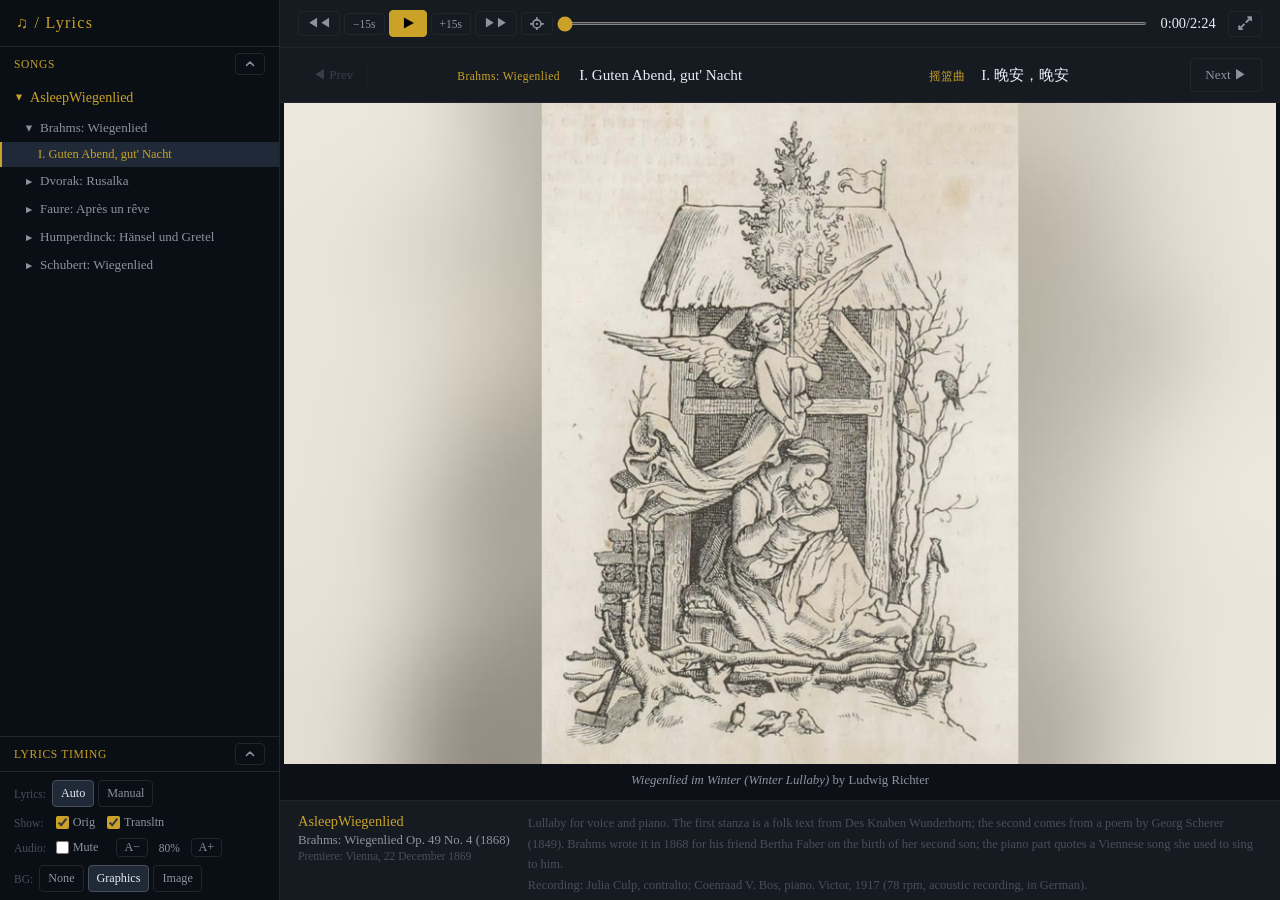
==== index.html @ bf5f4593 "Merge remote-tracking branch 'upstream/main'" ====
<!DOCTYPE html>
<html lang="zh-CN">
<head>
  <meta charset="UTF-8">
  <meta name="viewport" content="width=device-width, initial-scale=1.0">
  <title>Player with Lyrics</title>
  <link rel="stylesheet" href="common.css">
</head>
<body>
<div id="app">

  <!-- ══════════════════════════════════════
       LEFT PANE — navigation tree
  ═══════════════════════════════════════ -->
  <aside id="left-pane">
    <div id="left-header">
      <h1>&#9835; / Lyrics</h1>
    </div>
    <div id="tree-panel">
      <!-- Open by default; the arrow collapses it to this title bar (see setTreePanelOpen) -->
      <div id="tree-header">
        <h2>SONGS</h2>
        <button class="ctrl-btn" id="btn-tree-toggle" aria-expanded="true" aria-controls="composer-tree"
                title="Hide songs"><svg viewBox="0 0 12 12" aria-hidden="true"><path d="M2.5 7.5 6 4l3.5 3.5"/></svg></button>
      </div>
      <div id="composer-tree"></div>
    </div>
    <div id="timing-panel" class="collapsed">
      <div id="timing-header">
        <h2>LYRICS TIMING</h2>
        <button class="ctrl-btn" id="btn-timing-toggle" aria-expanded="false" aria-controls="timing-body"
                title="Show lyrics timing"><svg viewBox="0 0 12 12" aria-hidden="true"><path d="M2.5 7.5 6 4l3.5 3.5"/></svg></button>
      </div>
      <div id="timing-body">
        <div id="timing-status"></div>
        <div id="timing-buttons">
          <button class="ctrl-btn" id="btn-record"       aria-pressed="false"
                  title="Record: while the audio plays, each line you advance to in manual mode gets the current audio time">&#9679; Rec</button>
          <button class="ctrl-btn" id="btn-timing-save"  title="Save this movement's timing to a .timing.js file (put it next to the MP3)">Save</button>
          <button class="ctrl-btn" id="btn-timing-load"  title="Load .timing.js (or older .timing.json) file(s)">Load</button>
          <button class="ctrl-btn" id="btn-timing-clear" title="Discard the timing recorded in this browser for this movement">Clear</button>
          <button class="ctrl-btn" id="btn-timing-clear-all" title="Discard the timing recorded in this browser for every movement">Clear all</button>
          <button class="ctrl-btn" id="btn-timing-export"
                  title="Write every timing kept in this browser next to its MP3 as .timing.js. Pick the app folder (the one with index.html) or the MP3 folder.">Export to MP3 folders</button>
        </div>
        <!-- Row 1: selected line's number, audio time elapsed. Row 2: its first characters, its start time (seconds),
             or a hint when no line is selected -->
        <div id="timing-line-time" title="Selected lyric line" hidden>
          <span id="line-number"></span><span id="line-elapse" title="Audio time elapsed"></span>
          <span id="line-text"></span><span id="line-start" title="Start time of the line"></span>
          <span id="line-hint" hidden>(No line selected)</span>
        </div>
        <input type="file" id="timing-file-input" accept=".js,.json" multiple hidden>
      </div>
    </div>
    <div id="view-panel" class="collapsed">
      <!-- Smartphone only: the panel starts collapsed to this title bar unless the URL says open; see setViewPanelOpen -->
      <div id="view-header">
        <h2>VIEW OPTIONS</h2>
        <button class="ctrl-btn" id="btn-view-toggle" aria-expanded="false" aria-controls="view-body"
                title="Show view options"><svg viewBox="0 0 12 12" aria-hidden="true"><path d="M2.5 7.5 6 4l3.5 3.5"/></svg></button>
      </div>
      <div id="view-body">
        <div id="mode-toggle" role="group" aria-label="Lyrics highlight mode">
          <span id="mode-toggle-label">Lyrics:</span>
          <button class="ctrl-btn" data-mode="auto"   title="Highlight follows audio playback">Auto</button>
          <button class="ctrl-btn" data-mode="manual" title="Operator advances lyrics: &darr; / &rarr; next, &uarr; / &larr; back">Manual</button>
        </div>
        <div id="lyrics-shown" role="group" aria-label="Lyrics shown"
             title="Which lyrics and titles to show; at least one must be checked">
          <span id="lyrics-shown-label">Show:</span>
          <label title="Original"><input type="checkbox" value="original"    checked> Orig</label>
          <label title="Translation"><input type="checkbox" value="translation" checked> Transltn</label>
        </div>
        <!-- On a mobile device the Mute box is hidden and the row is titled Font: instead (see common.css) -->
        <div id="audio-options" role="group" aria-labelledby="audio-options-label">
          <span id="audio-options-label"><span class="label-audio">Audio:</span><span class="label-font">Font:</span></span>
          <label title="Silence the audio; it keeps playing, so the lyrics follow it as usual"><input type="checkbox" id="chk-mute"> Mute</label>
          <span id="font-size-ctl" title="Lyrics font size">
            <button class="ctrl-btn" id="btn-font-down" aria-label="Smaller lyrics">A&minus;</button>
            <span id="font-size-value" title="Click to reset">80%</span>
            <button class="ctrl-btn" id="btn-font-up" aria-label="Larger lyrics">A+</button>
          </span>
        </div>
        <!-- Behind the lyrics panel: the plain page color, graphics or a picture (see BACKGROUND in app.js) -->
        <div id="background-toggle" role="group" aria-label="Lyrics background">
          <span id="background-toggle-label" title="Background">BG:</span>
          <button class="ctrl-btn" data-bg="none"     title="Plain background">None</button>
          <button class="ctrl-btn" data-bg="graphics" title="Soft colored lights, drifting while the music plays">Graphics</button>
          <button class="ctrl-btn" data-bg="image"    title="The movement's picture, dimmed and blurred">Image</button>
        </div>
        <!-- Which version of the pictures Image mode shows, for a movement that has two (see PICTURE VERSIONS in
             app.js); shown only then -->
        <div id="pictures-toggle" role="group" aria-label="Image set" hidden>
          <span id="pictures-toggle-label">Image set:</span>
          <button class="ctrl-btn" data-pictures="1">1</button>
          <button class="ctrl-btn" data-pictures="2">2</button>
        </div>
      </div>
    </div>
  </aside>

  <!-- ══════════════════════════════════════
       RIGHT PANE
  ═══════════════════════════════════════ -->
  <main id="right-pane">

    <!-- Playback control section -->
    <div id="playback-controls">
      <!-- &#xFE0E; after each triangle: draw it as text, as a computer does, not as an emoji (iPhone). The play / pause
           icon is an SVG (see showPlaying in app.js), so it looks the same whatever fonts the device has -->
      <button class="ctrl-btn" id="btn-rewind-start" title="Rewind to beginning">&#9664;&#xFE0E;&#9664;&#xFE0E;</button>
      <button class="ctrl-btn" id="btn-rewind-15"    title="Rewind 15 seconds">&#8722;15s</button>
      <button class="ctrl-btn" id="btn-play-pause"   title="Play / Pause"
              aria-label="Play / Pause"><svg viewBox="0 0 12 12" aria-hidden="true"><path d="M2.5 1.25 11 6l-8.5 4.75z"/></svg></button>
      <button class="ctrl-btn" id="btn-ff-15"        title="Fast forward 15 seconds">+15s</button>
      <button class="ctrl-btn" id="btn-ff-end"       title="Fast forward to end">&#9654;&#xFE0E;&#9654;&#xFE0E;</button>
      <!-- Scrolls the lyrics back to the highlighted line, in the middle (a crosshair, as a map's "my location") -->
      <button class="ctrl-btn" id="btn-sync"         title="Sync: show the selected lyric line in the center"
              aria-label="Show the selected lyric line in the center"><svg viewBox="0 0 12 12"
              aria-hidden="true"><circle cx="6" cy="6" r="3.5"/><circle class="dot" cx="6" cy="6" r="1"/><path
              d="M6 .5v2M6 9.5v2M.5 6h2M9.5 6h2"/></svg></button>
      <input  type="range"     id="progress-bar" min="0" max="10000" value="0" step="1">
      <!-- The time and Max stay together: on a phone they wrap to their own row as one -->
      <div id="time-max">
        <span   id="time-display">0:00/0:00</span>
        <button class="ctrl-btn" id="btn-maximize" title="Maximize lyrics panel (Esc to restore)"
                aria-label="Maximize lyrics panel"><svg viewBox="0 0 12 12"
                aria-hidden="true"><path d="M7 5l4-4M8.5 1H11v2.5M5 7l-4 4M1 8.5V11h2.5"/></svg></button>
      </div>
    </div>

    <!-- Song navigation section (Prev / Next + now playing) -->
    <div id="song-nav">
      <button class="ctrl-btn" id="btn-prev">&#9664; Prev</button>
      <div id="now-playing">
        <span id="np-original"><span id="np-label"></span>
          <span id="np-title">Select a movement to begin</span></span>
        <span id="np-translation" hidden><span id="np-label-translation"></span><span id="np-title-translation"></span></span>
      </div>
      <button class="ctrl-btn" id="btn-next">Next &#9654;</button>
      <button class="ctrl-btn" id="btn-play-pause-max" title="Play / Pause (Space)"
              aria-label="Play / Pause" hidden><svg viewBox="0 0 12 12" aria-hidden="true"><path d="M2.5 1.25 11 6l-8.5 4.75z"/></svg></button>
      <!-- Sync in maximized lyrics mode, where the playback controls (with btn-sync) are hidden -->
      <button class="ctrl-btn" id="btn-sync-max"     title="Sync: show the selected lyric line in the center"
              aria-label="Show the selected lyric line in the center" hidden><svg viewBox="0 0 12 12"
              aria-hidden="true"><circle cx="6" cy="6" r="3.5"/><circle class="dot" cx="6" cy="6" r="1"/><path
              d="M6 .5v2M6 9.5v2M.5 6h2M9.5 6h2"/></svg></button>
      <button class="ctrl-btn" id="btn-restore" title="Back to the normal layout (Esc)"
              aria-label="Back to the normal layout" hidden><svg viewBox="0 0 12 12"
              aria-hidden="true"><path d="M11 1 7 5M7 2.5V5h2.5M1 11l4-4M2.5 7H5v2.5"/></svg></button>
    </div>

    <!-- Song playing section -->
    <div id="song-display">
      <!-- Background behind the lyrics (see BACKGROUND in app.js): graphics, or a picture that falls back to them -->
      <div id="lyrics-bg" aria-hidden="true">
        <div class="bg-graphics"><span></span><span></span><span></span></div>
        <img class="bg-image" alt="">
      </div>
      <!-- Thumbnail overlay: visible before playback, click to play. It covers exactly the lyrics panel(s) below it,
           and the picture uses its full width (both columns while the lyrics are bilingual) -->
      <div id="thumbnail-overlay" class="hidden">
        <img id="thumbnail-img" src="" alt="">
        <!-- The picture's title and painter (see PICTURE CAPTION in app.js), below it -->
        <div id="picture-caption" hidden></div>
      </div>
      <div id="manual-hint" hidden><span id="rec-indicator" hidden>&#9679; REC</span>&darr;&rarr; next &nbsp; &uarr;&larr; back &nbsp; (swipe: up = next, down = back)</div>
      <div id="lyrics-container">
        <div id="lyrics-inner">
          <div class="lyrics-spacer"></div>
          <p class="no-song-msg">Select a movement from the left panel to begin.</p>
          <div class="lyrics-spacer"></div>
        </div>
      </div>
    </div>

    <!-- Info pane -->
    <div id="info-pane">
      <div id="info-left">
        <div id="info-composer">&#8212;</div>
        <div id="info-work"></div>
        <div id="info-dates"></div>
      </div>
      <div id="info-description">Select a song to see composer and work details.</div>
    </div>

  </main>
</div>

<audio id="audio" preload="metadata"></audio>

<script src="app.js"></script>
</body>
</html>
---- common.css ----
/* ============================================================
   CSS CUSTOM PROPERTIES (configuration via URL params)
   URL params: ?above-color=%23aaa&above-bg=transparent
               &below-color=%23aaa&below-bg=transparent
============================================================ */
:root {
  --lyrics-above-color: #7f94b0;
  --lyrics-above-bg: transparent;
  --lyrics-below-color: #9fb4d0;
  --lyrics-below-bg: transparent;
  --lyrics-current-color: #ffffff;
  --lyrics-current-bg: rgba(201, 162, 39, 0.12);
  --lyrics-current-border: #c9a227;
  --lyrics-chinese-width: 45%;   /* bilingual lyrics: the Chinese column (default; drag the divider to change) */
  --lyrics-original-width: var(--lyrics-chinese-width);  /* the left column (see "Bilingual lyrics" below) */
  --bg-dim: 0.7;    /* lyrics background: how much of it the page color covers, 0 to 0.95 (URL: bg-dim, percent) */
  --bg-blur: 4px;   /* lyrics background: blur of the picture (URL: bg-blur, px) */

  --bg-primary:   #0d1117;
  --bg-secondary: #161b22;
  --bg-nav:       #0a0e15;
  --accent:       #c9a227;
  --accent-light: #e8c547;
  --text-primary:   #e6edf3;
  --text-secondary: #8b949e;
  --text-muted:     #484f58;
  --border:         #21262d;
  --nav-hover:      #1c2128;
  --nav-active:     #1f2937;
}

* { box-sizing: border-box; margin: 0; padding: 0; }

/* Mobile browsers (iOS Safari especially) enlarge text when the phone is turned to landscape: keep it as styled */
html { -webkit-text-size-adjust: 100%; text-size-adjust: 100%; }

body {
  font-family: 'Georgia', 'Noto Serif SC', serif;
  background: var(--bg-primary);
  color: var(--text-primary);
  height: 100vh;
  height: 100dvh;
  overflow: hidden;
}

/* ============ APP GRID ============ */
#app {
  display: grid;
  grid-template-columns: 280px 1fr;
  /* The visible height, as the body's: on a phone 100vh is the height with the browser's toolbars hidden, so with
     them shown the bottom of the app would be under them, and the lyrics centered lower than their visible middle */
  height: 100vh;
  height: 100dvh;
}

/* ============ LEFT PANE ============ */
#left-pane {
  background: var(--bg-nav);
  border-right: 1px solid var(--border);
  display: flex;
  flex-direction: column;
  overflow: hidden;
}

#left-header {
  padding: 14px 16px;
  border-bottom: 1px solid var(--border);
  flex-shrink: 0;
}

#left-header h1 {
  font-size: 1rem;
  color: var(--accent);
  font-weight: normal;
  letter-spacing: 0.08em;
}

/* ─── Songs panel: the tree under a title bar with an arrow; open by default ─── */
/* It keeps the pane's free height even when collapsed, so the panels under it stay docked at the bottom (not on a
   mobile device, where the timing panel is hidden: see below) */
#tree-panel {
  flex: 1;
  min-height: 0;
  display: flex;
  flex-direction: column;
}

#tree-header {
  display: flex;
  align-items: center;
  justify-content: space-between;
  padding: 6px 14px;
  flex-shrink: 0;
}

#tree-panel h2 {
  font-size: 0.72rem;
  font-weight: normal;
  color: var(--accent);
  letter-spacing: 0.06em;
}

/* The tree opens downward, under the title: the arrow points down while collapsed, up while open */
#tree-panel.collapsed #btn-tree-toggle { transform: rotate(180deg); }
#tree-panel.collapsed #composer-tree { display: none; }

#composer-tree {
  flex: 1;
  overflow-y: auto;
  padding: 0 0 6px;
}

/* Tree nodes */
.tree-composer-header,
.tree-work-header {
  display: flex;
  align-items: center;
  gap: 6px;
  cursor: pointer;
  user-select: none;
  transition: background 0.15s;
}

.tree-composer-header {
  padding: 8px 14px;
  font-size: 0.88rem;
  color: var(--accent);
}

.tree-composer-header:hover { background: var(--nav-hover); }

.tree-work-header {
  padding: 6px 14px 6px 24px;
  font-size: 0.82rem;
  color: var(--text-secondary);
}

.tree-work-header:hover {
  background: var(--nav-hover);
  color: var(--text-primary);
}

/* The selected work (see SELECT WORK in app.js), highlighted like the selected movement */
.tree-work-header.active {
  background: var(--nav-active);
  color: var(--accent);
  border-left: 2px solid var(--accent);
  padding-left: 22px;
}

/* The selected artist (see SELECT ARTIST in app.js), highlighted the same way */
.tree-composer-header.active {
  background: var(--nav-active);
  border-left: 2px solid var(--accent);
  padding-left: 12px;
}

.tree-toggle {
  font-size: 0.65rem;
  display: inline-block;
  width: 10px;
  transition: transform 0.2s;
  flex-shrink: 0;
}

.tree-works, .tree-movements {
  display: none;
}

.tree-composer.open > .tree-works { display: block; }
.tree-work.open > .tree-movements { display: block; }
.tree-composer.open > .tree-composer-header .tree-toggle { transform: rotate(90deg); }
.tree-work.open > .tree-work-header .tree-toggle { transform: rotate(90deg); }

.tree-movement {
  display: flex;
  align-items: baseline;
  gap: 6px;
  padding: 5px 14px 5px 38px;
  font-size: 0.78rem;
  color: var(--text-muted);
  cursor: pointer;
  transition: background 0.15s, color 0.15s;
}

.tree-movement:hover {
  background: var(--nav-hover);
  color: var(--text-secondary);
}

.tree-movement.active {
  background: var(--nav-active);
  color: var(--accent);
  border-left: 2px solid var(--accent);
  padding-left: 36px;
}

/* ─── Lyrics timing recorder (bottom of left pane) ─── */
#timing-panel {
  flex-shrink: 0;
  border-top: 1px solid var(--border);
  padding: 10px 14px 12px;
}

#timing-header {
  display: flex;
  align-items: center;
  justify-content: space-between;
  margin-bottom: 4px;
}

#timing-panel h2 {
  font-size: 0.72rem;
  font-weight: normal;
  color: var(--accent);
  letter-spacing: 0.06em;
}

/* Up arrow; turned to point down while the panel is open. The Songs panel's arrow (above) looks the same */
#btn-timing-toggle,
#btn-tree-toggle {
  margin-left: auto;
  display: flex;
  padding: 4px 8px;
}
#btn-timing-toggle svg,
#btn-tree-toggle svg {
  width: 12px;
  height: 12px;
  fill: none;
  stroke: currentColor;
  stroke-width: 1.6;
  stroke-linecap: round;
  stroke-linejoin: round;
}
#timing-panel:not(.collapsed) #btn-timing-toggle { transform: rotate(180deg); }

/* Collapsed (the default): only the title and the arrow show */
#timing-panel.collapsed { padding: 6px 14px; }
#timing-panel.collapsed #timing-header { margin-bottom: 0; }
#timing-panel.collapsed #timing-body { display: none; }

/* The lyrics timing recorder is for a computer: never shown on a mobile device (a phone in portrait or landscape, a
   tablet: a touch screen without a mouse), nor in a window as narrow as a phone's. With nothing to keep docked at the
   bottom, the collapsed Songs panel shrinks to its title bar, so the View Options panel moves up under it */
@media (max-width: 700px), (pointer: coarse) and (hover: none) {
  #timing-panel { display: none; }
  #tree-panel.collapsed { flex: none; }
}

#timing-status {
  font-size: 0.72rem;
  color: var(--text-secondary);
  line-height: 1.5;
  white-space: pre-line;
  min-height: 4.5em;  /* 3 lines: no layout shift when the recording hint appears */
  margin-bottom: 8px;
}

#timing-buttons {
  display: grid;
  grid-template-columns: repeat(4, 1fr);
  gap: 4px;
}

#timing-buttons .ctrl-btn { padding: 5px 4px; font-size: 0.74rem; }
#timing-buttons #btn-timing-export { grid-column: 2 / -1; }

/* Selected lyric line, under the buttons: two rows of two columns
   (line number, elapsed time / first characters, start time) */
#timing-line-time {
  display: grid;
  grid-template-columns: auto auto;
  justify-content: start;
  align-items: center;
  gap: 4px 12px;
  margin-top: 8px;
  font-size: 0.72rem;
  color: var(--text-secondary);
  font-variant-numeric: tabular-nums;
}
#timing-line-time[hidden] { display: none; }

/* Shown instead of the first characters and start time while no line is selected */
#line-hint {
  grid-column: 1 / -1;
  font-style: italic;
}

/* The line's first characters: highlighted so the line is easy to spot by eye */
#line-text {
  justify-self: start;
  background: var(--accent);
  color: var(--bg-primary);
  font-weight: 600;
  padding: 1px 6px;
  border-radius: 3px;
}

#btn-record.recording,
#btn-record.recording:hover {
  background: #b3261e;
  border-color: #b3261e;
  color: #fff;
}

#rec-indicator { color: #ff5c52; margin-right: 8px; }

/* ─── Lyrics mode, lyrics shown, mute (bottom of left pane, under the timing panel) ─── */
#view-panel {
  flex-shrink: 0;
  border-top: 1px solid var(--border);
  padding: 8px 14px;
}

#view-body {
  display: flex;
  flex-wrap: wrap;
  align-items: center;
  justify-content: space-between;
  gap: 8px;
}

/* Title bar and arrow: smartphones only, where the panel is collapsible (see the max-width media query at the end) */
#view-header { display: none; }

#view-panel .ctrl-btn { padding: 5px 8px; font-size: 0.76rem; }

/* Original / Translation check boxes, and the Mute check box: a row each */
#lyrics-shown,
#audio-options {
  flex-basis: 100%;
  display: flex;
  align-items: center;
  gap: 12px;
  font-size: 0.76rem;
  color: var(--text-secondary);
}

#lyrics-shown-label,
#audio-options-label {
  min-width: 3.1em;  /* the wider one ("Audio:"), so the two rows' boxes line up */
  font-size: 0.72rem;
  color: var(--text-muted);
  margin-right: -6px;
}

#lyrics-shown label,
#audio-options label {
  display: flex;
  align-items: center;
  gap: 4px;
  cursor: pointer;
}

/* index1.html hides the Mute box (display: flex above would override the hidden attribute) */
#audio-options label[hidden] { display: none; }

/* index.html titles the row Audio: (Mute and the font size), or Font: where the Mute box is hidden (below) */
#audio-options-label .label-font { display: none; }

/* A mobile device (a touch screen without a mouse) has its own volume buttons: no Mute box there, so the row holds only
   the font size and is titled Font:, as on index1.html. app.js keeps the audio unmuted there (see MUTE) */
@media (pointer: coarse) and (hover: none) {
  #audio-options label:has(#chk-mute) { display: none; }
  #audio-options-label .label-audio { display: none; }
  #audio-options-label .label-font { display: inline; }
}

#lyrics-shown input,
#audio-options input { accent-color: var(--accent); cursor: pointer; }

/* The last checked box can't be unchecked */
#lyrics-shown label:has(input:disabled) { cursor: default; }
#lyrics-shown input:disabled { cursor: default; }

/* ============ RIGHT PANE ============ */
#right-pane {
  display: grid;
  grid-template-rows: auto auto 1fr 100px;
  overflow: hidden;
}

/* ─── Song navigation (Prev / Next + now playing) ─── */
#song-nav {
  display: flex;
  align-items: center;
  justify-content: space-between;
  padding: 10px 18px;
  background: var(--bg-secondary);
  border-bottom: 1px solid var(--border);
  gap: 12px;
  flex-shrink: 0;
}

#now-playing {
  flex: 1;
  text-align: center;
  min-width: 0;
  white-space: nowrap;
  overflow: hidden;
  text-overflow: ellipsis;
}

#np-label, #np-label-translation {
  font-size: 0.72rem;
  color: var(--accent);
  letter-spacing: 0.04em;
}

#np-title, #np-title-translation {
  font-size: 0.95rem;
  color: var(--text-primary);
}

/* Space between work name and movement title (none while no song is selected) */
#np-label:not(:empty) + #np-title,
#np-label-translation:not(:empty) + #np-title-translation:not(:empty) { margin-left: 1em; }

/* "work translation  movement translation" after the original titles, no parentheses */
#np-translation {
  margin-left: 2em;
  font-size: 0.95rem;
  color: var(--text-secondary);
}

/* While the lyrics panel shows two columns, the titles split the same way: the original
   titles centered over the original lyrics, the translations over the translations
   (same --lyrics-original-width, so dragging the divider moves both) */
#right-pane:has(#lyrics-inner.bilingual) #now-playing {
  display: grid;
  grid-template-columns: var(--lyrics-original-width) 1fr;
  align-items: baseline;
}

#right-pane:has(#lyrics-inner.bilingual) #now-playing > * {
  min-width: 0;
  padding: 0 12px;
  overflow: hidden;
  text-overflow: ellipsis;
}

#right-pane:has(#lyrics-inner.bilingual) #np-translation { margin-left: 0; }

/* A mobile device (a touch screen without a mouse) or a window as narrow as a phone's (the same media query as
   compactNowPlaying in app.js, which shows only the movement titles there, cut short): with both titles shown, the
   original sits right after Prev and the translation right before Next, each as wide as its text (they share the
   room when both don't fit), instead of each centered in its share of the bar. A single title stays centered.
   Prev and Next are as small as the phone-sized playback buttons (see "Smartphone sizes" below), leaving the titles
   more room */
@media (max-width: 700px), (pointer: coarse) and (hover: none) {
  #song-nav { gap: 6px; }
  #song-nav #btn-prev,
  #song-nav #btn-next { padding: 3px 6px; font-size: 0.66rem; }
  #now-playing:has(> #np-translation:not([hidden])),
  #right-pane:has(#lyrics-inner.bilingual) #now-playing {
    display: grid;
    grid-template-columns: minmax(0, auto) minmax(0, auto);
    justify-content: space-between;
    column-gap: 12px;
  }
  #now-playing:has(> #np-translation:not([hidden])) > *,
  #right-pane:has(#lyrics-inner.bilingual) #now-playing > * {
    min-width: 0;
    margin: 0;
    padding: 0;
    overflow: hidden;
    text-overflow: ellipsis;
  }
  /* Bilingual lyrics but no title translation: the original title alone, centered */
  #right-pane:has(#lyrics-inner.bilingual) #now-playing:has(> #np-translation[hidden]) {
    grid-template-columns: minmax(0, auto);
    justify-content: center;
  }
}

/* ─── Song Display (lyrics area) ─── */
#song-display {
  --lyrics-side-pad: 0px;  /* the lyrics panel's side margins (none: the lyrics span the full width, as in maximized
                              mode); the thumbnail overlay keeps the same (see below) */
  overflow: hidden;
  position: relative;
  background: var(--bg-primary);
}

#lyrics-container[data-mode="manual"] { touch-action: none; }  /* swipes step the lines, see SWIPE in app.js */

/* ─── Lyrics background (see BACKGROUND in app.js) ───
   #song-display's data-bg is none, graphics or image. The background fills the song area behind the lyrics: its own
   stacking context (isolation) lets z-index -1 put it above the song area's color and below everything in it. The
   page color covers it at --bg-dim, so the lyrics stay easy to read. Image mode shows the picture once it has loaded
   (.has-image), the graphics until then and when there is none */
#song-display { isolation: isolate; }

#lyrics-bg {
  position: absolute;
  inset: 0;
  z-index: -1;
  overflow: hidden;
  pointer-events: none;
  display: none;
}
#song-display[data-bg="graphics"] #lyrics-bg,
#song-display[data-bg="image"] #lyrics-bg { display: block; }

#lyrics-bg::after {
  content: '';
  position: absolute;
  inset: 0;
  background: var(--bg-primary);
  opacity: var(--bg-dim);
  transition: opacity 0.8s ease;
}

.bg-image,
.bg-graphics { display: none; }
#song-display[data-bg="graphics"] .bg-graphics,
#song-display[data-bg="image"] #lyrics-bg:not(.has-image) .bg-graphics { display: block; }
#song-display[data-bg="image"] #lyrics-bg.has-image .bg-image { display: block; }

/* The picture covers the area; scaled up a little so the blur doesn't leave pale edges */
.bg-image {
  position: absolute;
  inset: 0;
  width: 100%;
  height: 100%;
  object-fit: cover;
  object-position: center 30%;  /* a portrait's face rather than its chest */
  filter: blur(var(--bg-blur)) saturate(0.85);
  transform: scale(1.08);
  transition: filter 0.8s ease, transform 0.8s ease;
}

/* Image mode before playback, while the thumbnail overlay is up (see "Thumbnail overlay" below): the movement's
   picture is shown as it is, sharp and not dimmed, filling the song area, with its caption over it at the bottom, on
   a dark band so it is readable over any picture; the overlay is see-through, its thumbnail and the lyrics hidden.
   When the music starts (the overlay goes) the picture blurs and dims behind the lyrics as they fade in. Without a
   picture (.has-image) the usual thumbnail overlay shows */
#song-display[data-bg="image"]:has(#lyrics-bg.has-image) #thumbnail-overlay {
  background: transparent;
  justify-content: flex-end;
  padding-bottom: 18px;
}
#song-display[data-bg="image"]:has(#lyrics-bg.has-image) #thumbnail-img { display: none; }
#song-display[data-bg="image"]:has(#lyrics-bg.has-image) #picture-caption {
  background: rgba(0,0,0,0.7);
  color: var(--text-primary);
  padding: 4px 12px;
  border-radius: 12px;
}
#lyrics-container { transition: opacity 0.6s ease; }
#song-display[data-bg="image"]:has(#lyrics-bg.has-image):has(#thumbnail-overlay:not(.hidden)) #lyrics-container {
  opacity: 0;
}
#song-display[data-bg="image"]:has(#thumbnail-overlay:not(.hidden)) #lyrics-bg::after { opacity: 0; }
#song-display[data-bg="image"]:has(#thumbnail-overlay:not(.hidden)) .bg-image { filter: none; transform: none; }

/* Graphics: three soft lights, two in the movement's hue (--bg-hue, set by app.js) and one in the accent gold,
   drifting slowly while the music plays (#song-display.playing) and still otherwise. Only transforms are animated,
   so the browser doesn't repaint them */
.bg-graphics {
  position: absolute;
  inset: 0;
  background: hsl(var(--bg-hue, 220) 45% 7%);
}

.bg-graphics span {
  position: absolute;
  width: 75%;
  height: 90%;
  border-radius: 50%;
  will-change: transform;
  animation: 31s ease-in-out infinite alternate bg-drift-1;
  animation-play-state: paused;
}
.bg-graphics span:nth-child(1) {
  left: -15%;
  top: -25%;
  background: radial-gradient(closest-side, hsl(var(--bg-hue, 220) 75% 58%), transparent);
}
.bg-graphics span:nth-child(2) {
  right: -20%;
  bottom: -30%;
  background: radial-gradient(closest-side, hsl(calc(var(--bg-hue, 220) + 50) 70% 52% / 0.9), transparent);
  animation-name: bg-drift-2;
  animation-duration: 43s;
}
.bg-graphics span:nth-child(3) {
  left: 25%;
  top: 20%;
  width: 55%;
  height: 65%;
  background: radial-gradient(closest-side, rgba(201, 162, 39, 0.55), transparent);
  animation-name: bg-drift-3;
  animation-duration: 37s;
}
#song-display.playing .bg-graphics span { animation-play-state: running; }

@keyframes bg-drift-1 { to { transform: translate(30%, 25%) scale(1.25); } }
@keyframes bg-drift-2 { to { transform: translate(-35%, -20%) scale(0.85); } }
@keyframes bg-drift-3 { to { transform: translate(-30%, 15%) rotate(40deg) scale(1.3); } }

@media (prefers-reduced-motion: reduce) {
  .bg-graphics span { animation: none; }
}

/* A shadow under the lyrics' letters keeps them clear of the background's brighter spots */
#song-display:is([data-bg="graphics"], [data-bg="image"]) :is(.lyric-line, .lyric-meta) {
  text-shadow: 0 1px 3px rgba(0, 0, 0, 0.75);
}

#lyrics-container {
  height: 100%;
  overflow-y: auto;
  scroll-behavior: smooth;
  padding: 0 var(--lyrics-side-pad);
  container-type: size;  /* its height is the cqh of the space under the lyrics (see below) */
}

#lyrics-inner {
  min-height: 100%;
  display: flex;
  flex-direction: column;
}

.lyrics-spacer {
  flex: 1;
  min-height: 40px;
}

/* Under the lyrics (the last spacer, see renderLyrics), half the panel at least, so the last lines can be centered
   too, wrapped part and all, like every other line. With only 40px there, the last line sat at the panel's bottom
   edge, where its wrapped part could be hidden (e.g. by a phone browser's toolbar over the bottom of the screen) */
.lyrics-spacer:last-child { min-height: 50cqh; }

.lyric-meta {
  font-size: 0.78rem;
  font-style: italic;
  color: var(--accent);
  opacity: 0.7;
  padding: 4px 12px;
  line-height: 1.8;
}

/* Tight spacing, large font: box height = font-size × 1.4 + 8px padding */
.lyric-line {
  padding: 4px 14px;
  border-radius: 4px;
  border-left: 3px solid transparent;
  font-size: calc(1.95rem * var(--lyrics-font-scale, 1));
  line-height: 1.4;
  white-space: pre-wrap;  /* keep a line's "\n" and spaces as written (e.g. indent after "\n") */
  cursor: pointer;
  transition: color 0.4s ease, background 0.4s ease, font-size 0.3s ease, opacity 0.4s ease, border-color 0.3s ease;
  margin: 1px 0;
}

.lyric-line.before {
  color: var(--lyrics-above-color);
  background: var(--lyrics-above-bg);
  opacity: 0.9;
}

.lyric-line.current {
  color: var(--lyrics-current-color);
  background: var(--lyrics-current-bg);
  border-left-color: var(--lyrics-current-border);
}

.lyric-line.after {
  color: var(--lyrics-below-color);
  background: var(--lyrics-below-bg);
  opacity: 0.9;
}

.lyric-line.distant {
  opacity: 0.28;
}

/* Bilingual lyrics: the panel is divided into two columns, original | translation,
   split at --lyrics-original-width (the divider can be dragged, see app.js). Each line
   is one row holding both, so they share one highlight and stay level. The cells, not
   the row, carry the side padding, so the column boundary lands on the divider. */
#lyrics-inner.bilingual { position: relative; }

/* The Chinese column is --lyrics-chinese-width wide on whichever side it is. On the left
   (the original is Chinese, or neither is) that is the left column's width, as set in
   :root. On the right (.chinese-translation, set by renderLyrics from the work's
   language / translationLanguage) the left column gets the rest. Set on #right-pane so
   the top bar titles split the same way. */
#right-pane:has(#lyrics-inner.chinese-translation) {
  --lyrics-original-width: calc(100% - var(--lyrics-chinese-width));
}

/* The divider: a wide, invisible grab area around a 1px line */
.lyrics-divider {
  position: absolute;
  top: 0;
  bottom: 0;
  left: var(--lyrics-original-width);
  width: 9px;
  margin-left: -4px;
  cursor: col-resize;
  touch-action: none;
  z-index: 1;
}

.lyrics-divider::before {
  content: '';
  position: absolute;
  top: 0;
  bottom: 0;
  left: 4px;
  border-left: 1px solid var(--border);
  transition: border-color 0.15s;
}

.lyrics-divider:hover::before,
.lyrics-divider.dragging::before { border-left-color: var(--accent); }

#lyrics-inner.bilingual .lyric-line,
#lyrics-inner.bilingual .lyric-meta {
  display: grid;
  grid-template-columns: var(--lyrics-original-width) 1fr;
  padding-left: 0;
  padding-right: 0;
}

/* Same (invisible) left border as a line, so the heading's columns line up with the lines' */
#lyrics-inner.bilingual .lyric-meta { border-left: 3px solid transparent; }

/* Small side padding: 6px at the outer edges, 4px each side of the divider (just clear of its 9px grab area) */
#lyrics-inner.bilingual .lyric-original    { padding: 0 4px 0 6px; }
#lyrics-inner.bilingual .lyric-translation { padding: 0 6px 0 4px; }

.no-song-msg {
  color: var(--text-muted);
  text-align: center;
  font-style: italic;
  font-size: 0.95rem;
  margin-top: 40px;
}

/* ─── Thumbnail overlay (shown before playback starts; a click on it plays) ───
   It is the placeholder of the lyrics panel(s): the same box as the real lyrics (the song area less
   the same side margins, --lyrics-side-pad). The picture uses the full width of that box, across both
   columns while the lyrics are bilingual, scaled to fit it whole; its caption is right below it, and the
   two are centered in the box together. */
#thumbnail-overlay {
  position: absolute;
  inset: 0 var(--lyrics-side-pad);
  display: flex;
  flex-direction: column;
  justify-content: center;
  align-items: center;
  gap: 8px;
  background: var(--bg-primary);
  z-index: 10;
  cursor: pointer;
  transition: opacity 0.6s ease;
}
/* With a caption, a little space between it and the bottom of the box */
#thumbnail-overlay:has(#picture-caption:not([hidden])) { padding-bottom: 10px; }

#thumbnail-overlay.hidden {
  opacity: 0;
  pointer-events: none;
}

/* The picture: the full width of the box, whole (scaled up too, so a smaller picture still fills the width or
   height). Its box is as tall as the picture at that width, so the caption is right below it; a taller picture
   shrinks to the height the caption leaves (its box then keeps the full width, the picture centered in it) */
#thumbnail-img {
  flex: 0 1 auto;
  width: 100%;
  height: auto;
  min-height: 0;
  object-fit: contain;
  display: block;
}

/* The picture's caption (see PICTURE CAPTION in app.js), right below it */
#picture-caption {
  flex-shrink: 0;
  max-width: min(40em, calc(100% - 32px));
  color: var(--text-secondary);
  font-size: 0.8rem;
  line-height: 1.4;
  text-align: center;
}
#picture-caption[hidden] { display: none; }
#picture-caption cite { font-style: italic; }


/* ─── Playback controls (first panel of the right pane) ─── */
#playback-controls {
  display: flex;
  align-items: center;
  gap: 4px;
  padding: 10px 18px;
  background: var(--bg-secondary);
  border-bottom: 1px solid var(--border);
  flex-shrink: 0;
}

.ctrl-btn {
  background: none;
  border: 1px solid var(--border);
  color: var(--text-secondary);
  border-radius: 4px;
  padding: 6px 10px;
  cursor: pointer;
  font-size: 0.8rem;
  transition: background 0.15s, color 0.15s, border-color 0.15s;
  white-space: nowrap;
  font-family: inherit;
}

/* The time and Max (last in the playback controls), a little apart */
#time-max { display: flex; align-items: center; gap: 12px; flex-shrink: 0; }

.ctrl-btn:hover {
  background: var(--nav-hover);
  color: var(--text-primary);
  border-color: var(--accent);
}

.ctrl-btn:disabled {
  opacity: 0.3;
  cursor: default;
  pointer-events: none;
}

#btn-play-pause,
#btn-play-pause-max {
  background: var(--accent);
  color: #000;
  border-color: var(--accent);
  font-size: 1rem;
  padding: 7px 16px;
  min-width: 44px;
}

#btn-play-pause:hover,
#btn-play-pause-max:hover {
  background: var(--accent-light);
  border-color: var(--accent-light);
  color: #000;
}

/* A touch screen keeps :hover after a tap, which would leave the button in the lighter hover color: there it keeps
   its own color, as it does on a computer once the mouse moves off */
@media (hover: none) {
  #btn-play-pause:hover,
  #btn-play-pause-max:hover {
    background: var(--accent);
    border-color: var(--accent);
  }
}

/* The play / pause icon (an SVG, see showPlaying in app.js): one size for both, so the button keeps its width */
#btn-play-pause svg,
#btn-play-pause-max svg {
  width: 1em;
  height: 1em;
  vertical-align: -0.15em;
  fill: currentColor;
}

/* The six playback buttons (Max, inside #time-max, is not a direct child): compact */
#playback-controls > .ctrl-btn { padding: 4px 8px; font-size: 0.72rem; }
#playback-controls > #btn-play-pause { padding: 4px 11px; min-width: 36px; font-size: 0.88rem; }

/* Sync: a crosshair, drawn in lines as Max's arrows, with a dot in the middle; the size of the text beside it */
#btn-sync svg,
#btn-sync-max svg {
  width: 1.2em;
  height: 1.2em;
  vertical-align: -0.25em;
  fill: none;
  stroke: currentColor;
  stroke-width: 1.4;
  stroke-linecap: round;
}
#btn-sync svg .dot,
#btn-sync-max svg .dot { fill: currentColor; stroke: none; }

/* Max: a larger icon */
#btn-maximize { padding: 3px 9px; font-size: 1rem; }

/* The progress bar takes whatever room the buttons, the time and Max leave, down to 40px. width: 0 replaces the
   range input's own width (about 129px), which would otherwise be the least the row can be: wider than the right
   pane on a phone in landscape, pushing Max out of sight */
#progress-bar {
  flex: 1 1 0;
  width: 0;
  height: 3px;
  accent-color: var(--accent);
  cursor: pointer;
  min-width: 40px;
}

/* A mobile device (a touch screen without a mouse) or a window as narrow as a phone's: a thinner bar than the
   browser's own (whose thumb is 16px across), drawn here: a 2px track and a 10px thumb, in a 12px-tall box so it is
   still easy to touch. The played part of the track is filled up to the thumb's center from --progress (0 to 1, set by
   setProgress in app.js); Firefox fills it by itself (::-moz-range-progress) */
@media (max-width: 700px), (pointer: coarse) and (hover: none) {
  #progress-bar {
    -webkit-appearance: none;
    appearance: none;
    height: 12px;
    background: transparent;
  }
  #progress-bar::-webkit-slider-runnable-track {
    height: 2px;
    border-radius: 1px;
    background: linear-gradient(to right,
      var(--accent) calc(5px + (100% - 10px) * var(--progress, 0)), var(--text-muted) 0);
  }
  #progress-bar::-webkit-slider-thumb {
    -webkit-appearance: none;
    appearance: none;
    width: 10px;
    height: 10px;
    margin-top: -4px;  /* centered on the track: (2px - 10px) / 2 */
    border: none;
    border-radius: 50%;
    background: var(--accent);
  }
  #progress-bar::-moz-range-track { height: 2px; border-radius: 1px; background: var(--text-muted); }
  #progress-bar::-moz-range-progress { height: 2px; border-radius: 1px; background: var(--accent); }
  #progress-bar::-moz-range-thumb {
    width: 10px;
    height: 10px;
    border: none;
    border-radius: 50%;
    background: var(--accent);
  }
}

/* The time: bright, in the page's font (Courier New's thin strokes were hard to read); digits of equal width, so
   the text doesn't shift as the time changes */
#time-display {
  font-size: 0.9rem;
  color: var(--text-primary);
  font-variant-numeric: tabular-nums;
  white-space: nowrap;
  min-width: 9ch;
  text-align: right;
}

/* ─── Lyrics highlight mode toggle, and the background toggle (a row of its own, the last of the View Options) ─── */
#mode-toggle,
#background-toggle,
#pictures-toggle {
  display: flex;
  align-items: center;
  gap: 4px;
  flex-shrink: 0;
}

#background-toggle,
#pictures-toggle { flex-basis: 100%; }
#pictures-toggle[hidden] { display: none; }  /* display: flex above would override the hidden attribute */

#mode-toggle-label,
#background-toggle-label,
#pictures-toggle-label {
  font-size: 0.72rem;
  color: var(--text-muted);
  margin-right: 2px;
}

/* Pressed state for toggle buttons (highlight mode) */
.ctrl-btn.active {
  background: var(--nav-active);
  color: var(--text-primary);
  border-color: var(--text-muted);
}

#manual-hint {
  position: absolute;
  right: 14px;
  bottom: 10px;
  font-size: 0.72rem;
  color: var(--text-secondary);
  background: rgba(0,0,0,0.45);
  padding: 3px 10px;
  border-radius: 12px;
  pointer-events: none;
  z-index: 5;
}

/* ─── Info Pane ─── */
#info-pane {
  display: flex;
  align-items: flex-start;
  gap: 18px;
  padding: 12px 18px;
  background: var(--bg-secondary);
  border-top: 1px solid var(--border);
  overflow-y: auto;
}

#info-left {
  flex-shrink: 0;
  min-width: 180px;
}

#info-composer {
  font-size: 0.9rem;
  color: var(--accent);
  margin-bottom: 3px;
}

#info-work {
  font-size: 0.8rem;
  color: var(--text-secondary);
  margin-bottom: 2px;
}

#info-dates {
  font-size: 0.72rem;
  color: var(--text-muted);
}

#info-description {
  font-size: 0.78rem;
  color: var(--text-muted);
  line-height: 1.65;
  white-space: pre-line;
  flex: 1;
}

/* ─── Maximized lyrics panel: hide nav, playback controls + info pane, enlarge lyrics ─── */
#app.lyrics-maximized { grid-template-columns: 1fr; }
#app.lyrics-maximized #left-pane,
#app.lyrics-maximized #playback-controls,
#app.lyrics-maximized #info-pane,
#app.lyrics-maximized #song-nav > :not(#now-playing):not(#btn-play-pause-max):not(#btn-sync-max):not(#btn-restore) {
  display: none;
}
/* Maximized, the top bar has its own play / pause, Sync and restore buttons (the playback controls are hidden) */
#app.lyrics-maximized #btn-play-pause-max,
#app.lyrics-maximized #btn-sync-max,
#app.lyrics-maximized #btn-restore { display: inline-block; }
/* The maximize and restore buttons' icons (no labels): two arrows pointing out to the corners (maximize), and the
   reverse, two arrows pointing in to the middle (restore). Sized in rem, not em, so both are the same size although
   the buttons' font sizes differ */
#btn-maximize svg,
#btn-restore svg {
  width: 0.9rem;
  height: 0.9rem;
  vertical-align: -0.1em;
  fill: none;
  stroke: currentColor;
  stroke-width: 1.6;
  stroke-linecap: round;
  stroke-linejoin: round;
}
#app.lyrics-maximized #right-pane { grid-template-rows: auto 1fr; }
#app.lyrics-maximized .lyric-meta { font-size: 1rem; }
#app.lyrics-maximized .lyric-line { font-size: calc(2.7rem * var(--lyrics-font-scale, 1)); }

/* Scrollbar */
::-webkit-scrollbar { width: 5px; }
::-webkit-scrollbar-track { background: transparent; }
::-webkit-scrollbar-thumb { background: var(--text-muted); border-radius: 3px; }

/* Song navigation buttons */
#song-nav .ctrl-btn { padding: 7px 14px; font-size: 0.82rem; }

/* ─── Smartphone layout: playback controls on top, then navigation, then the rest of the player ─── */
@media (max-width: 700px) {
  /* The right pane's panels are rows of the app grid themselves (display: contents), so the playback controls can go
     on top, above the navigation pane. The navigation pane is as tall as its content, up to 64% (then it scrolls);
     the lyrics get the rest, so collapsing the tree moves the song navigation and lyrics up with the View Options
     panel. Maximized, only the song navigation and the lyrics are shown */
  #app { grid-template-columns: 1fr; grid-template-rows: auto fit-content(64%) auto minmax(0, 1fr) auto; }
  #app.lyrics-maximized { grid-template-rows: auto minmax(0, 1fr); }
  #right-pane { display: contents; }
  #playback-controls { order: -1; }
  #left-pane { border-right: none; border-bottom: 1px solid var(--border); overflow-y: auto; }
  #left-header { display: none; }
  #tree-panel { flex: none; }
  #composer-tree { flex: none; overflow: visible; }
  /* The pane scrolls as a whole here: the Songs title bar stays at its top, so the tree can always be collapsed */
  #tree-header { position: sticky; top: 0; background: var(--bg-nav); z-index: 2; }
  #view-panel { position: sticky; bottom: 0; background: var(--bg-nav); z-index: 2; }

  /* View panel: collapsible; collapsed (only its title and the arrow) by default. It opens downward (the title stays,
     the options push the lyrics down), so the arrow points down while collapsed and up while open — the reverse of
     the LYRICS TIMING arrow on a wider window, whose panel is docked at the bottom and opens upward */
  #view-header { display: flex; align-items: center; justify-content: space-between; }
  #view-panel:not(.collapsed) #view-header { margin-bottom: 6px; }
  #view-header h2 {
    font-size: 0.72rem;
    font-weight: normal;
    color: var(--accent);
    letter-spacing: 0.06em;
  }
  #btn-view-toggle { display: flex; margin-left: auto; padding: 4px 8px; }
  #btn-view-toggle svg {
    width: 12px;
    height: 12px;
    fill: none;
    stroke: currentColor;
    stroke-width: 1.6;
    stroke-linecap: round;
    stroke-linejoin: round;
  }
  #view-panel.collapsed #btn-view-toggle { transform: rotate(180deg); }
  #view-panel.collapsed { padding-top: 6px; padding-bottom: 6px; }
  #view-panel.collapsed #view-body { display: none; }

  #song-nav { padding: 6px 8px; gap: 6px; }
  #song-nav .ctrl-btn { padding: 7px 10px; }
  /* The time and Max at the right end of their row (if they don't fit after the buttons, a row of their own); the
     progress bar always on a row of its own below them (the sizes and spaces: see the next section). The bar's
     12px box reaches into the 6px padding below it; its 1px top margin plus the 3px gap above it leave a little
     space between the buttons and the bar. (Maximized, the playback controls are hidden, so this is the normal
     lyrics mode only) */
  #playback-controls { flex-wrap: wrap; justify-content: center; }
  #progress-bar { flex: 1 1 100%; order: 1; margin: 1px 0 -6px; }
  #time-max { flex: 1 0 auto; justify-content: flex-end; }
  #info-pane { max-height: 64px; padding: 6px 10px; gap: 10px; }
}

/* ─── Smartphone sizes: in portrait (the layout above) and also in landscape, where the phone is wider than 700px
   and gets the two-pane layout, so turning the phone doesn't make the right side's text, the playback buttons and
   the spaces between them larger (which could push Max out of sight) ─── */
@media (max-width: 700px), (orientation: landscape) and (max-height: 500px) and (pointer: coarse) {
  /* The six playback buttons keep the desktop's size and look (they fit: the progress bar has a row of its own in
     portrait, and in landscape it shrinks to leave them, the time and Max room); a little less space between them
     and around the row */
  #playback-controls { padding: 6px 4px 6px 8px; gap: 3px; }
  #btn-maximize { padding: 2px 7px; font-size: 0.9rem; }
  #time-max { gap: 8px; }
  #time-display { min-width: 0; font-size: 0.85rem; }
  #info-pane { font-size: 0.85em; }

  /* Lyric lines at half the size of a wider window, maximized or not (A− / A+ still scale them) */
  .lyric-line { font-size: calc(0.975rem * var(--lyrics-font-scale, 1)); }
  #app.lyrics-maximized .lyric-line { font-size: calc(1.35rem * var(--lyrics-font-scale, 1)); }
}

/* A narrow phone (e.g. 360px): the playback buttons 4px narrower each, so the time and Max still fit on their row
   with the six buttons (24px; with the desktop's padding they would go to a row of their own below 375px) */
@media (max-width: 380px) {
  #playback-controls > .ctrl-btn { padding-left: 6px; padding-right: 6px; }
  #playback-controls > #btn-play-pause { padding-left: 9px; padding-right: 9px; }
}

/* Lyrics font size adjuster (next to the Mute box) */
#font-size-ctl { display: inline-flex; align-items: center; gap: 4px; margin-left: 6px; }
#font-size-ctl .ctrl-btn { padding: 1px 7px; font-size: 0.76rem; }
#font-size-value { min-width: 3em; text-align: center; font-size: 0.72rem; color: var(--text-secondary); }
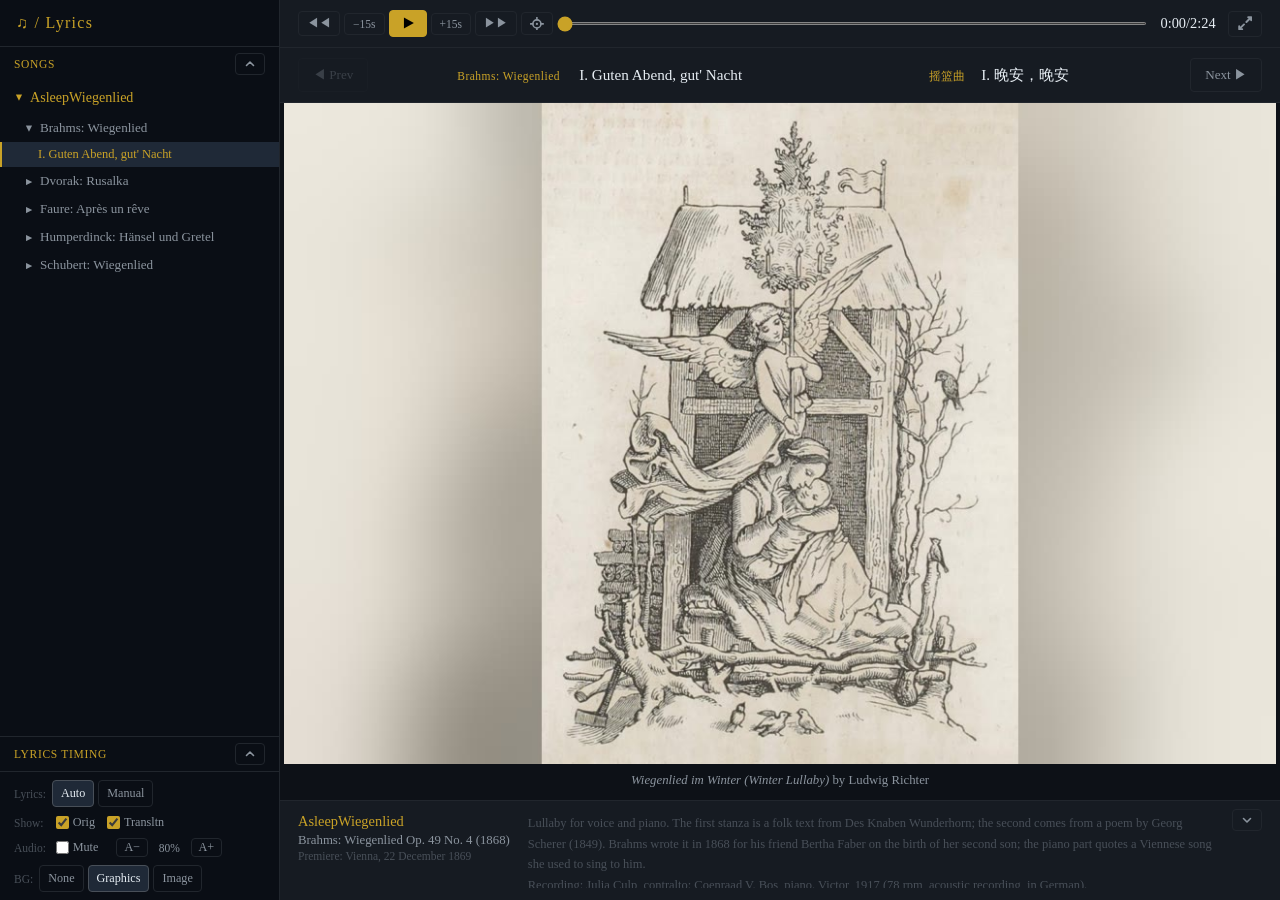
==== commit 33b40be5: "Merge remote-tracking branch 'upstream/main'" ====
--- a/index.html
+++ b/index.html
@@ -175,14 +175,21 @@
       </div>
     </div>
 
-    <!-- Info pane -->
+    <!-- Info pane: open by default; the arrow collapses it to its INFO title bar (see setInfoPaneOpen) -->
     <div id="info-pane">
-      <div id="info-left">
-        <div id="info-composer">&#8212;</div>
-        <div id="info-work"></div>
-        <div id="info-dates"></div>
-      </div>
-      <div id="info-description">Select a song to see composer and work details.</div>
+      <div id="info-header">
+        <h2>INFO</h2>
+        <button class="ctrl-btn" id="btn-info-toggle" aria-expanded="true" aria-controls="info-body"
+                title="Hide info"><svg viewBox="0 0 12 12" aria-hidden="true"><path d="M2.5 7.5 6 4l3.5 3.5"/></svg></button>
+      </div>
+      <div id="info-body">
+        <div id="info-left">
+          <div id="info-composer">&#8212;</div>
+          <div id="info-work"></div>
+          <div id="info-dates"></div>
+        </div>
+        <div id="info-description">Select a song to see composer and work details.</div>
+      </div>
     </div>
 
   </main>
--- a/common.css
+++ b/common.css
@@ -216,15 +216,18 @@
   letter-spacing: 0.06em;
 }
 
-/* Up arrow; turned to point down while the panel is open. The Songs panel's arrow (above) looks the same */
+/* Up arrow; turned to point down while the panel is open. The Songs panel's arrow (above) and the info pane's (at the
+   bottom of the right pane) look the same */
 #btn-timing-toggle,
-#btn-tree-toggle {
+#btn-tree-toggle,
+#btn-info-toggle {
   margin-left: auto;
   display: flex;
   padding: 4px 8px;
 }
 #btn-timing-toggle svg,
-#btn-tree-toggle svg {
+#btn-tree-toggle svg,
+#btn-info-toggle svg {
   width: 12px;
   height: 12px;
   fill: none;
@@ -377,7 +380,7 @@
 /* ============ RIGHT PANE ============ */
 #right-pane {
   display: grid;
-  grid-template-rows: auto auto 1fr 100px;
+  grid-template-rows: auto auto 1fr auto;  /* the info pane: 100px, or its title bar while collapsed */
   overflow: hidden;
 }
 
@@ -991,16 +994,55 @@
   z-index: 5;
 }
 
-/* ─── Info Pane ─── */
+/* ─── Info Pane: open by default; its arrow collapses it to an INFO title bar, giving the lyrics the room ─── */
 #info-pane {
   display: flex;
   align-items: flex-start;
   gap: 18px;
+  height: 100px;
   padding: 12px 18px;
   background: var(--bg-secondary);
   border-top: 1px solid var(--border);
+  overflow: hidden;
+}
+
+/* Open: the details fill the pane and scroll when long; the arrow (alone: the title shows only while collapsed) is at
+   the top right, where it stays when the pane is collapsed */
+#info-body {
+  flex: 1;
+  min-width: 0;
+  align-self: stretch;
+  display: flex;
+  align-items: flex-start;
+  gap: 18px;
   overflow-y: auto;
 }
+
+#info-header {
+  order: 1;
+  flex-shrink: 0;
+  display: flex;
+  align-items: center;
+  margin-top: -4px;  /* the arrow's padding: its top lines up with the first line of the details */
+}
+
+#info-header h2 {
+  display: none;
+  font-size: 0.72rem;
+  font-weight: normal;
+  color: var(--accent);
+  letter-spacing: 0.06em;
+}
+
+/* Docked at the bottom, the pane opens upward, as the LYRICS TIMING panel: the arrow points up while collapsed, down
+   while open */
+#info-pane:not(.collapsed) #btn-info-toggle { transform: rotate(180deg); }
+
+/* Collapsed: only the title and the arrow show */
+#info-pane.collapsed { height: auto; padding-top: 6px; padding-bottom: 6px; }
+#info-pane.collapsed #info-body { display: none; }
+#info-pane.collapsed #info-header { flex: 1; margin-top: 0; }
+#info-pane.collapsed #info-header h2 { display: block; }
 
 #info-left {
   flex-shrink: 0;
@@ -1123,7 +1165,8 @@
   #playback-controls { flex-wrap: wrap; justify-content: center; }
   #progress-bar { flex: 1 1 100%; order: 1; margin: 1px 0 -6px; }
   #time-max { flex: 1 0 auto; justify-content: flex-end; }
-  #info-pane { max-height: 64px; padding: 6px 10px; gap: 10px; }
+  #info-pane { height: auto; max-height: 64px; padding: 6px 10px; gap: 10px; }
+  #info-body { gap: 10px; }
 }
 
 /* ─── Smartphone sizes: in portrait (the layout above) and also in landscape, where the phone is wider than 700px
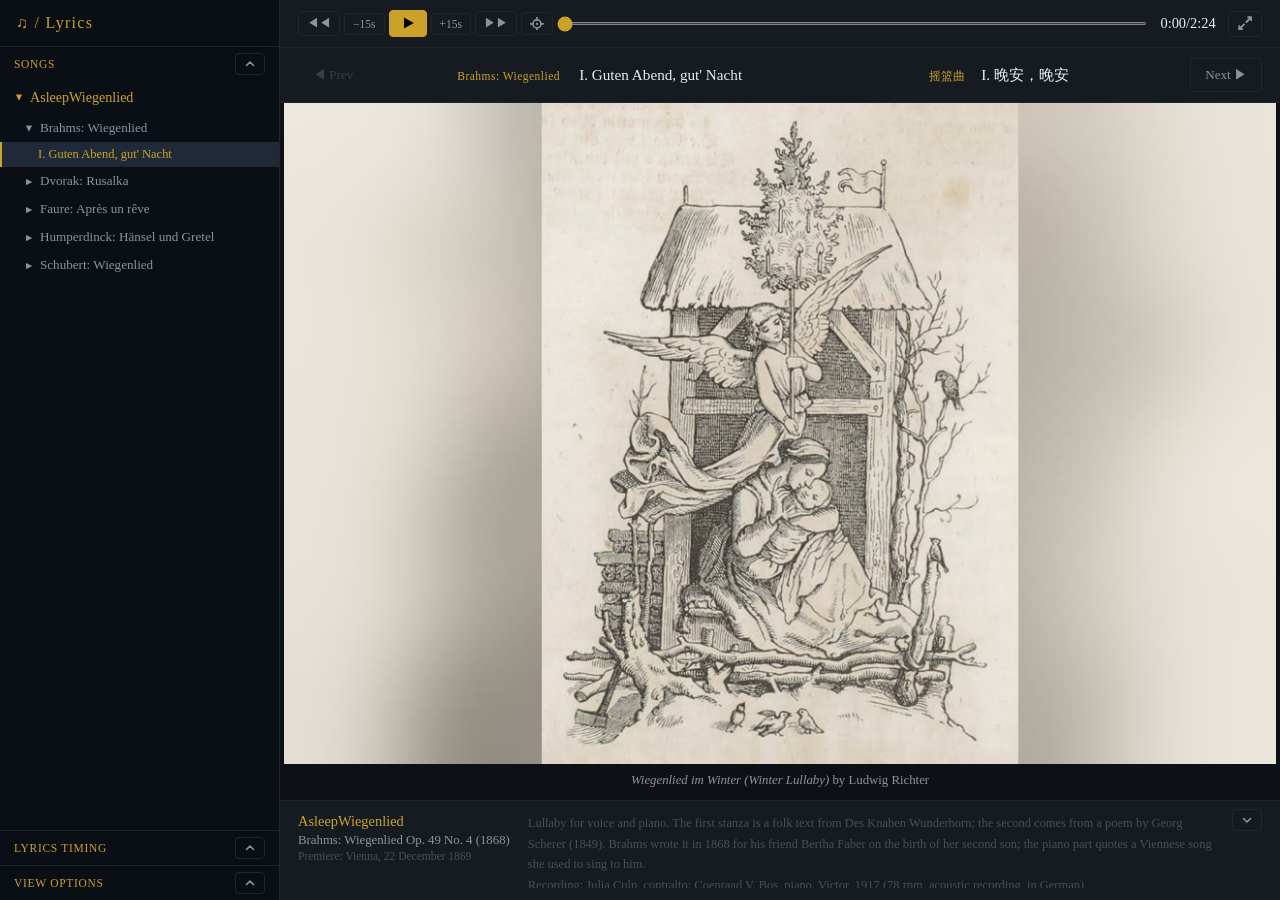
==== commit c824cdc7: "Merge remote-tracking branch 'upstream/main'" ====
--- a/index.html
+++ b/index.html
@@ -54,7 +54,7 @@
       </div>
     </div>
     <div id="view-panel" class="collapsed">
-      <!-- Smartphone only: the panel starts collapsed to this title bar unless the URL says open; see setViewPanelOpen -->
+      <!-- Collapsed to this title bar by default; the arrow opens it (see setViewPanelOpen) -->
       <div id="view-header">
         <h2>VIEW OPTIONS</h2>
         <button class="ctrl-btn" id="btn-view-toggle" aria-expanded="false" aria-controls="view-body"
--- a/common.css
+++ b/common.css
@@ -216,10 +216,11 @@
   letter-spacing: 0.06em;
 }
 
-/* Up arrow; turned to point down while the panel is open. The Songs panel's arrow (above) and the info pane's (at the
-   bottom of the right pane) look the same */
+/* Up arrow; turned to point down while the panel is open. The Songs panel's arrow (above), the View Options panel's
+   (below) and the info pane's (at the bottom of the right pane) look the same */
 #btn-timing-toggle,
 #btn-tree-toggle,
+#btn-view-toggle,
 #btn-info-toggle {
   margin-left: auto;
   display: flex;
@@ -227,6 +228,7 @@
 }
 #btn-timing-toggle svg,
 #btn-tree-toggle svg,
+#btn-view-toggle svg,
 #btn-info-toggle svg {
   width: 12px;
   height: 12px;
@@ -324,10 +326,34 @@
   gap: 8px;
 }
 
-/* Title bar and arrow: smartphones only, where the panel is collapsible (see the max-width media query at the end) */
-#view-header { display: none; }
-
-#view-panel .ctrl-btn { padding: 5px 8px; font-size: 0.76rem; }
+/* Title bar with an arrow (the arrow's look: see #btn-timing-toggle). Collapsed (the default): only the title and the
+   arrow show. Docked at the bottom of the pane, the panel opens upward like the LYRICS TIMING panel, so the arrow
+   points up while collapsed and down while open (where it opens downward instead, the reverse: see below) */
+#view-header { display: flex; align-items: center; justify-content: space-between; }
+#view-panel:not(.collapsed) #view-header { margin-bottom: 6px; }
+#view-header h2 {
+  font-size: 0.72rem;
+  font-weight: normal;
+  color: var(--accent);
+  letter-spacing: 0.06em;
+}
+#view-panel:not(.collapsed) #btn-view-toggle { transform: rotate(180deg); }
+#view-panel.collapsed { padding-top: 6px; padding-bottom: 6px; }
+#view-panel.collapsed #view-body { display: none; }
+
+/* The panel opens downward (the title stays, the options push what is below them down) in the smartphone layout, and
+   on a mobile device while the SONGS panel is collapsed (with no timing panel to keep it docked at the bottom, it
+   moves up under the SONGS title bar): the arrow points down while collapsed and up while open, like the SONGS arrow */
+@media (max-width: 700px) {
+  #view-panel.collapsed #btn-view-toggle { transform: rotate(180deg); }
+  #view-panel:not(.collapsed) #btn-view-toggle { transform: none; }
+}
+@media (pointer: coarse) and (hover: none) {
+  #tree-panel.collapsed ~ #view-panel.collapsed #btn-view-toggle { transform: rotate(180deg); }
+  #tree-panel.collapsed ~ #view-panel:not(.collapsed) #btn-view-toggle { transform: none; }
+}
+
+#view-body .ctrl-btn { padding: 5px 8px; font-size: 0.76rem; }
 
 /* Original / Translation check boxes, and the Mute check box: a row each */
 #lyrics-shown,
@@ -1130,31 +1156,6 @@
   #tree-header { position: sticky; top: 0; background: var(--bg-nav); z-index: 2; }
   #view-panel { position: sticky; bottom: 0; background: var(--bg-nav); z-index: 2; }
 
-  /* View panel: collapsible; collapsed (only its title and the arrow) by default. It opens downward (the title stays,
-     the options push the lyrics down), so the arrow points down while collapsed and up while open — the reverse of
-     the LYRICS TIMING arrow on a wider window, whose panel is docked at the bottom and opens upward */
-  #view-header { display: flex; align-items: center; justify-content: space-between; }
-  #view-panel:not(.collapsed) #view-header { margin-bottom: 6px; }
-  #view-header h2 {
-    font-size: 0.72rem;
-    font-weight: normal;
-    color: var(--accent);
-    letter-spacing: 0.06em;
-  }
-  #btn-view-toggle { display: flex; margin-left: auto; padding: 4px 8px; }
-  #btn-view-toggle svg {
-    width: 12px;
-    height: 12px;
-    fill: none;
-    stroke: currentColor;
-    stroke-width: 1.6;
-    stroke-linecap: round;
-    stroke-linejoin: round;
-  }
-  #view-panel.collapsed #btn-view-toggle { transform: rotate(180deg); }
-  #view-panel.collapsed { padding-top: 6px; padding-bottom: 6px; }
-  #view-panel.collapsed #view-body { display: none; }
-
   #song-nav { padding: 6px 8px; gap: 6px; }
   #song-nav .ctrl-btn { padding: 7px 10px; }
   /* The time and Max at the right end of their row (if they don't fit after the buttons, a row of their own); the
